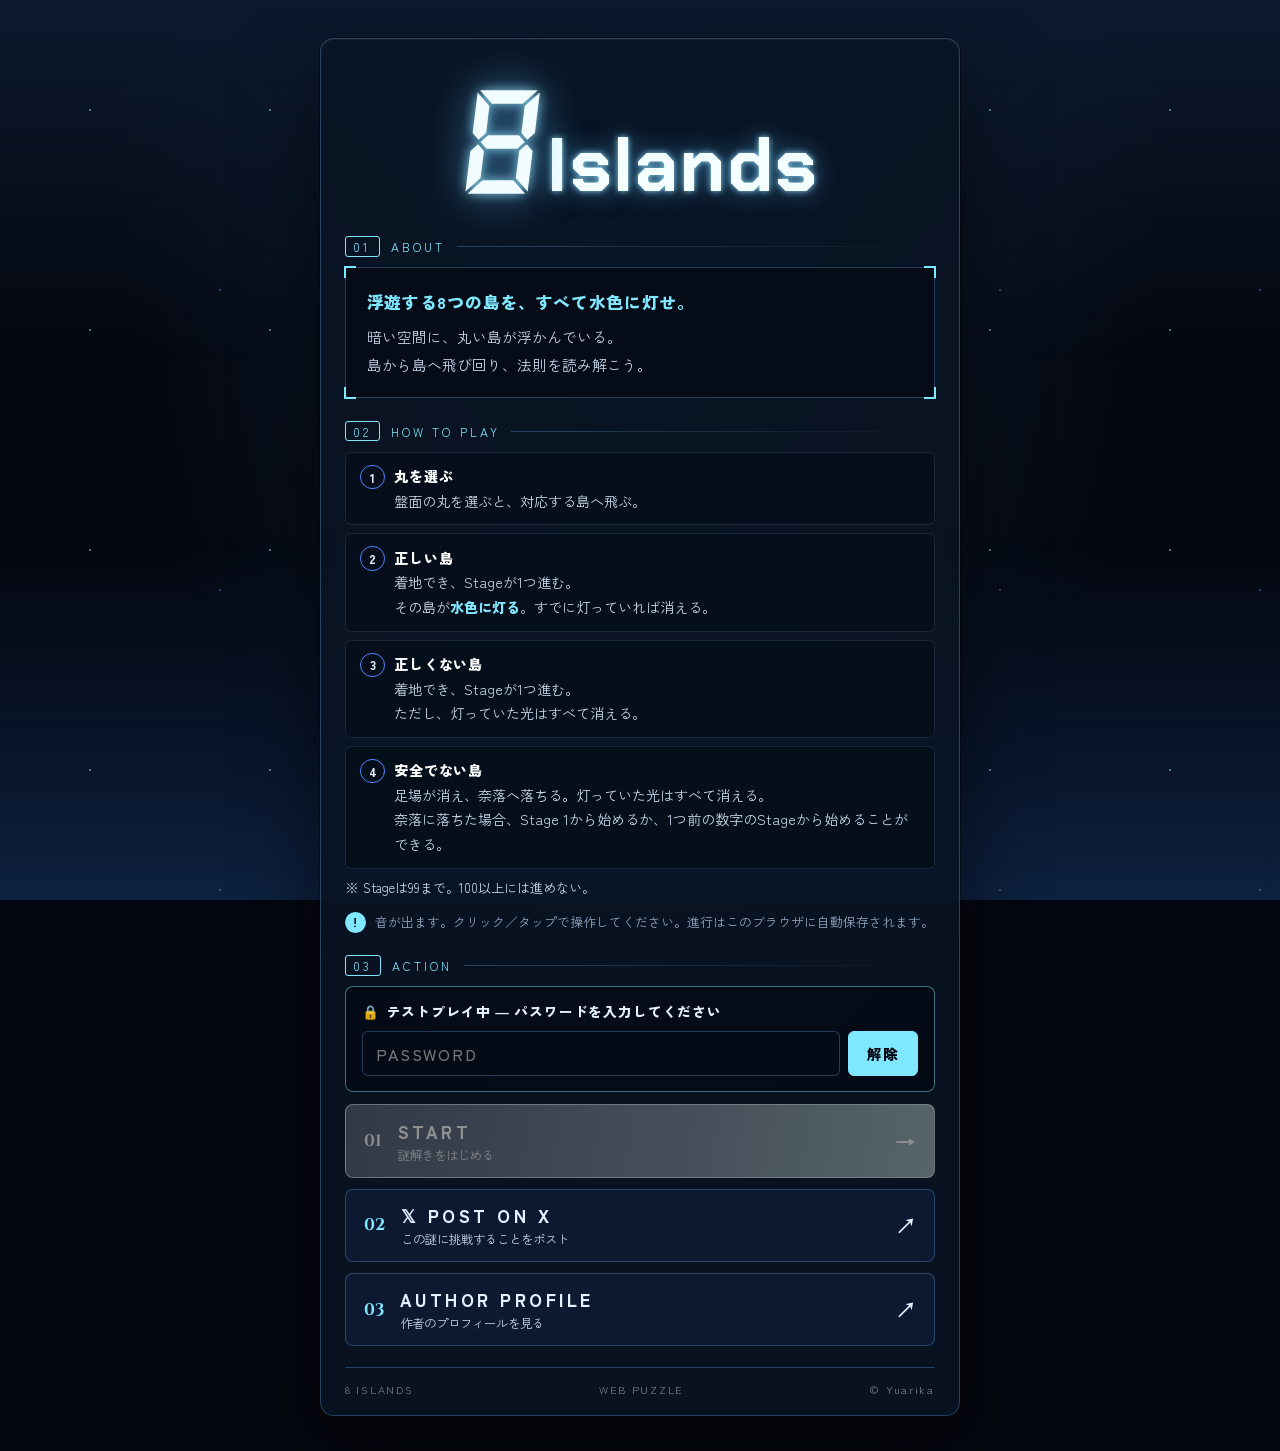
==== index.html @ 723e455a "Add files via upload" ====
<!DOCTYPE html>
<html lang="ja">
<head>
<meta charset="UTF-8">
<meta name="robots" content="noindex"><!-- テスト公開中は検索に出さない。本公開時は削除 -->
<meta name="viewport" content="width=device-width,initial-scale=1">
<meta name="theme-color" content="#04070f">
<title>8 Islands</title>
<meta name="description" content="浮遊する8つの島を、すべて水色に灯せ。WEB PUZZLE">
<meta property="og:title" content="8 Islands">
<meta property="og:description" content="浮遊する8つの島を、すべて水色に灯せ。WEB PUZZLE">
<meta property="og:image" content="https://yuarika.github.io/8-islands/img/thumbnail.png">
<meta property="og:url" content="https://yuarika.github.io/8-islands/">
<meta property="og:type" content="website">
<meta name="twitter:card" content="summary_large_image">
<meta name="twitter:title" content="8 Islands">
<meta name="twitter:description" content="WEB PUZZLE">
<meta name="twitter:image" content="https://yuarika.github.io/8-islands/img/thumbnail.png">
<link rel="icon" href="favicon.svg" type="image/svg+xml">
<link rel="preconnect" href="https://fonts.googleapis.com">
<link rel="preconnect" href="https://fonts.gstatic.com" crossorigin>
<link href="https://fonts.googleapis.com/css2?family=Chakra+Petch:wght@600;700&family=Cinzel:wght@500;700&family=Zen+Kaku+Gothic+New:wght@400;500;900&display=swap" rel="stylesheet">
<link rel="stylesheet" href="index.css">
<script src="gate.js"></script>
<script src="seg.js" defer></script>
</head>
<body class="intro-page">

<div class="intro-background" aria-hidden="true">
  <div class="bg-fog top"></div><div class="bg-fog bottom"></div>
  <div class="bg-dust"></div>
</div>

<main class="intro-card">

  <section class="intro-hero">
    <h1 class="logo" aria-label="8 Islands"><svg class="logo-8" data-seg8 aria-hidden="true"></svg><span class="logo-word">Islands</span></h1>
  </section>

  <section class="about-section">
    <div class="section-label"><span>01</span>ABOUT</div>
    <div class="about-box">
      <div class="about-corner tl"></div><div class="about-corner tr"></div>
      <div class="about-corner bl"></div><div class="about-corner br"></div>
      <p><strong>浮遊する8つの島を、すべて水色に灯せ。</strong></p>
      <p class="about-text">暗い空間に、丸い島が浮かんでいる。<br>島から島へ飛び回り、法則を読み解こう。</p>
    </div>
  </section>

  <section class="howto-section">
    <div class="section-label"><span>02</span>HOW TO PLAY</div>
    <ol class="howto-list">
      <li><b>丸を選ぶ</b>盤面の丸を選ぶと、対応する島へ飛ぶ。</li>
      <li><b>正しい島</b>着地でき、Stageが1つ進む。<br>その島が<em>水色に灯る</em>。すでに灯っていれば消える。</li>
      <li><b>正しくない島</b>着地でき、Stageが1つ進む。<br>ただし、灯っていた光はすべて消える。</li>
      <li><b>安全でない島</b>足場が消え、奈落へ落ちる。灯っていた光はすべて消える。<br>奈落に落ちた場合、Stage 1から始めるか、1つ前の数字のStageから始めることができる。</li>
    </ol>
    <p class="howto-note">※ Stageは99まで。100以上には進めない。</p>
    <div class="about-warning"><span class="warning-mark">!</span><span>音が出ます。クリック／タップで操作してください。進行はこのブラウザに自動保存されます。</span></div>
  </section>

  <section class="action-section">
    <div class="section-label"><span>03</span>ACTION</div>

    <form class="gate" id="gate" hidden autocomplete="off">
      <p class="gate-title"><span class="gate-mark" aria-hidden="true">🔒</span>テストプレイ中 ― パスワードを入力してください</p>
      <div class="gate-row">
        <input type="password" id="gate-input" placeholder="PASSWORD" aria-label="パスワード" autocomplete="off">
        <button type="submit">解除</button>
      </div>
      <p class="gate-msg" id="gate-msg" role="status" aria-live="polite"></p>
    </form>

    <a class="action-button action-start" href="game.html" id="start">
      <span class="action-number">01</span>
      <span class="action-main"><span class="action-title">START</span><span class="action-sub" id="start-sub">謎解きをはじめる</span></span>
      <span class="action-arrow">→</span>
    </a>

    <a class="action-button" id="post-on-x" href="#" target="_blank" rel="noopener noreferrer">
      <span class="action-number">02</span>
      <span class="action-main"><span class="action-title"><span class="x-symbol">𝕏</span> POST ON X</span><span class="action-sub">この謎に挑戦することをポスト</span></span>
      <span class="action-arrow">↗</span>
    </a>

    <a class="action-button" id="profile" href="#" target="_blank" rel="noopener noreferrer">
      <span class="action-number">03</span>
      <span class="action-main"><span class="action-title">AUTHOR PROFILE</span><span class="action-sub">作者のプロフィールを見る</span></span>
      <span class="action-arrow">↗</span>
    </a>
  </section>

  <footer class="intro-footer">
    <div>8 ISLANDS</div>
    <div>WEB PUZZLE</div>
    <div>© Yuarika</div>
  </footer>
</main>

<script>
/* ===== 設定(ここを書き換えるだけで投稿内容・リンクを変更できます) ===== */
const X_POST_URL  = "https://yuarika.github.io/8-islands/";
const X_POST_TEXT =
  "WEB謎『8 Islands』に挑戦します！\n\n" +
  X_POST_URL + "\n" +
  "#Web_8Islands #VRC_8_Islands #謎解き";
const PROFILE_URL = "https://yuarika.github.io/Yuarika_Profile/";

document.getElementById("post-on-x").href =
  "https://x.com/intent/post?text=" + encodeURIComponent(X_POST_TEXT);
document.getElementById("profile").href = PROFILE_URL;

/* パスワード制限(テスト公開用。gate.js の REQUIRE_PASSWORD で切り替え) */
const startBtn = document.getElementById("start");
function applyGate() {
  const locked = !Gate.ok();
  document.getElementById("gate").hidden = !locked;
  startBtn.classList.toggle("locked", locked);
  startBtn.setAttribute("aria-disabled", String(locked));
}
startBtn.addEventListener("click", e => {
  if (!Gate.ok()) { e.preventDefault(); document.getElementById("gate-input").focus(); }
});
document.getElementById("gate").addEventListener("submit", e => {
  e.preventDefault();
  const input = document.getElementById("gate-input"), msg = document.getElementById("gate-msg");
  if (Gate.check(input.value)) { msg.textContent = ""; applyGate(); startBtn.focus(); }
  else { msg.textContent = "パスワードが違います。"; input.select(); }
});
applyGate();

/* 進行中のデータがあれば「つづきから」と表示 */
try {
  const key = "eight-islands:web:v2:" + location.pathname.replace(/[^/]*$/, "");
  const s = JSON.parse(localStorage.getItem(key) || "null");
  if (s && s.cleared) document.getElementById("start-sub").textContent = "クリア済み ― 島をもう一度眺める";
  else if (s && !s.tutorial) document.getElementById("start-sub").textContent = "つづきから再開する";
} catch (e) {}
</script>
</body>
</html>
---- index.css ----
:root{--abyss:#04070f;--deep:#0a1424;--panel:rgba(10,20,36,.86);--line:rgba(120,190,255,.28);--blue:#4f86ff;--cyan:#7fe8ff;--pale:#e4f1ff;--muted:#8fa3bd}
*{box-sizing:border-box;margin:0}
body.intro-page{min-height:100vh;background:radial-gradient(ellipse at 50% -10%,#12233d 0%,var(--abyss) 60%);color:var(--pale);font-family:"Zen Kaku Gothic New","Hiragino Kaku Gothic ProN","Yu Gothic",sans-serif;padding:1.4rem .8rem 2.2rem;overflow-x:hidden}

/* ---- 背景: 柱とフォグ ---- */
.intro-background{position:fixed;inset:0;z-index:0;pointer-events:none;overflow:hidden}
.bg-fog{position:absolute;left:0;right:0;height:40vh}
.bg-fog.top{top:0;background:linear-gradient(#0d1a2e,transparent)}
.bg-fog.bottom{bottom:0;background:linear-gradient(transparent,#0a1830 70%,#0d2140)}
.bg-dust{position:absolute;inset:0;background-image:radial-gradient(circle,rgba(160,220,255,.5) 1px,transparent 1.5px),radial-gradient(circle,rgba(120,180,255,.35) 1px,transparent 1.5px);background-size:180px 220px,260px 300px;background-position:0 0,90px 140px;animation:dust 40s linear infinite}
@keyframes dust{to{background-position:0 -440px,90px -460px}}

/* ---- カード ---- */
.intro-card{position:relative;z-index:1;max-width:640px;margin:1rem auto 0;background:var(--panel);border:1px solid var(--line);border-radius:14px;padding:1.3rem 1.5rem 1.1rem;box-shadow:0 0 0 1px rgba(0,0,0,.4),0 30px 80px rgba(0,0,0,.55),inset 0 1px 0 rgba(255,255,255,.05);backdrop-filter:blur(6px)}
.intro-header{display:flex;justify-content:space-between;align-items:center;flex-wrap:wrap;gap:.5rem;font-size:.72rem;letter-spacing:.22em;color:var(--cyan)}
.eyebrow-line{display:inline-block;width:2rem;height:1px;background:var(--cyan);vertical-align:middle;margin:0 .6rem;opacity:.6}
.status{color:var(--muted)}
.status-dot{display:inline-block;width:.5rem;height:.5rem;border-radius:50%;background:var(--cyan);box-shadow:0 0 8px var(--cyan);margin-right:.5rem;animation:pulse 1.6s ease-in-out infinite alternate}
@keyframes pulse{to{opacity:.2}}

/* ---- ヒーロー ---- */
.intro-hero{text-align:center;padding:1.6rem 0 1rem}
.logo{display:flex;align-items:flex-end;justify-content:center;gap:.12em;font-weight:700;line-height:1;color:#f4feff}
.logo-8{height:clamp(4.6rem,19vw,7rem);width:auto;overflow:visible;filter:drop-shadow(0 0 6px rgba(150,230,255,.9)) drop-shadow(0 0 22px rgba(90,190,255,.55))}
.logo-8 .seg{fill:#f2fdff}
.logo-word{font-family:"Chakra Petch","Zen Kaku Gothic New",sans-serif;font-size:clamp(3rem,13vw,4.8rem);letter-spacing:.02em;margin-bottom:-.08em;text-shadow:0 0 6px rgba(150,230,255,.9),0 0 26px rgba(90,190,255,.55)}

/* ---- セクション ---- */
.section-label{font-size:.75rem;letter-spacing:.26em;color:var(--cyan);margin:1.4rem 0 .65rem;display:flex;align-items:center;gap:.7rem}
.section-label::after{content:"";flex:1;height:1px;background:linear-gradient(90deg,var(--line),transparent)}
.section-label span{border:1px solid var(--cyan);color:var(--cyan);padding:.05rem .45rem;border-radius:3px}
.about-box{position:relative;border:1px solid var(--line);padding:1.1rem 1.3rem;line-height:1.95;background:rgba(4,9,18,.55);border-radius:4px}
.about-box strong{color:var(--cyan);font-weight:900;font-size:1.05rem;letter-spacing:.04em}
.about-text{color:#c2d2e6;font-size:.92rem;margin-top:.25rem}
.about-corner{position:absolute;width:12px;height:12px;border:2px solid var(--cyan)}
.tl{top:-2px;left:-2px;border-right:0;border-bottom:0}.tr{top:-2px;right:-2px;border-left:0;border-bottom:0}
.bl{bottom:-2px;left:-2px;border-right:0;border-top:0}.br{bottom:-2px;right:-2px;border-left:0;border-top:0}

.howto-list{list-style:none;padding:0;display:grid;gap:.5rem;counter-reset:h}
.howto-list li{position:relative;padding:.7rem .9rem .7rem 3rem;background:rgba(4,9,18,.45);border:1px solid rgba(120,190,255,.14);border-radius:6px;font-size:.88rem;line-height:1.75;color:#c8d6e8;counter-increment:h}
.howto-list li::before{content:counter(h);position:absolute;left:.9rem;top:.75rem;width:1.4rem;height:1.4rem;display:grid;place-items:center;border-radius:50%;border:1px solid var(--blue);color:var(--pale);font-size:.75rem;font-weight:900}
.howto-list b{display:block;color:#fff;font-weight:900;letter-spacing:.06em}
.howto-list em{font-style:normal;color:var(--cyan);font-weight:900}
.about-warning{display:flex;gap:.6rem;align-items:flex-start;margin-top:.9rem;font-size:.8rem;color:var(--muted);line-height:1.6}
.warning-mark{display:grid;place-items:center;width:1.3rem;height:1.3rem;background:var(--cyan);color:var(--abyss);font-weight:900;border-radius:50%;flex:none;font-size:.8rem}

/* ---- アクション ---- */
.action-button{display:flex;align-items:center;gap:1rem;margin-bottom:.65rem;padding:.85rem 1.1rem;border:1px solid var(--line);border-radius:8px;color:var(--pale);text-decoration:none;background:rgba(79,134,255,.08);transition:transform .15s,background .15s,border-color .15s,box-shadow .15s}
.action-button:hover{transform:translateX(4px);background:rgba(79,134,255,.2);border-color:var(--cyan)}
.action-button:focus-visible{outline:2px solid var(--cyan);outline-offset:3px}
.action-start{background:linear-gradient(100deg,#2c5fd8,#3c8fe6 60%,#45b9e8);border-color:rgba(200,240,255,.7);box-shadow:0 0 30px rgba(79,160,255,.35)}
.action-start:hover{background:linear-gradient(100deg,#386ce4,#4a9df0 60%,#5ccaf2);box-shadow:0 0 40px rgba(127,232,255,.5)}
.action-number{font-family:"Cinzel",serif;font-weight:700;color:var(--cyan);font-size:1.05rem}
.action-start .action-number{color:#fff;opacity:.85}
.action-main{flex:1;display:flex;flex-direction:column;gap:.1rem}
.action-title{font-weight:900;letter-spacing:.2em;font-size:1.1rem}
.action-sub{font-size:.78rem;opacity:.85}
.action-arrow{font-size:1.3rem;font-weight:900}
.intro-footer{display:flex;justify-content:space-between;flex-wrap:wrap;gap:.4rem;margin-top:1.3rem;padding-top:.8rem;border-top:1px solid var(--line);font-size:.68rem;letter-spacing:.16em;color:rgba(228,241,255,.5)}
@media (prefers-reduced-motion:reduce){*{animation:none!important}}

/* ---- パスワード ---- */
.gate{margin-bottom:.8rem;padding:.9rem 1rem;border:1px solid rgba(127,232,255,.45);border-radius:8px;background:rgba(4,9,18,.6)}
.gate-title{font-size:.85rem;font-weight:900;letter-spacing:.06em;color:var(--pale);display:flex;gap:.5em;align-items:center}
.gate-row{display:flex;gap:.5rem;margin-top:.6rem}
.gate input{flex:1;min-width:0;font:500 1rem "Zen Kaku Gothic New",sans-serif;letter-spacing:.12em;padding:.6rem .8rem;border-radius:6px;border:1px solid var(--line);background:#050b16;color:var(--pale)}
.gate input:focus{outline:2px solid var(--cyan);outline-offset:1px}
.gate button{font:900 .9rem "Zen Kaku Gothic New",sans-serif;letter-spacing:.15em;padding:.6rem 1.1rem;border-radius:6px;border:1px solid var(--cyan);background:var(--cyan);color:var(--abyss);cursor:pointer}
.gate button:hover{background:#b8f4ff}
.gate-msg{min-height:1.2em;margin-top:.4rem;font-size:.8rem;color:#ffb4b4}
.gate-msg:empty{display:none}
.action-start.locked{filter:grayscale(.8) brightness(.6);box-shadow:none;cursor:not-allowed}
.action-start.locked:hover{transform:none}
.howto-note{margin-top:.6rem;font-size:.82rem;color:#c8d6e8}
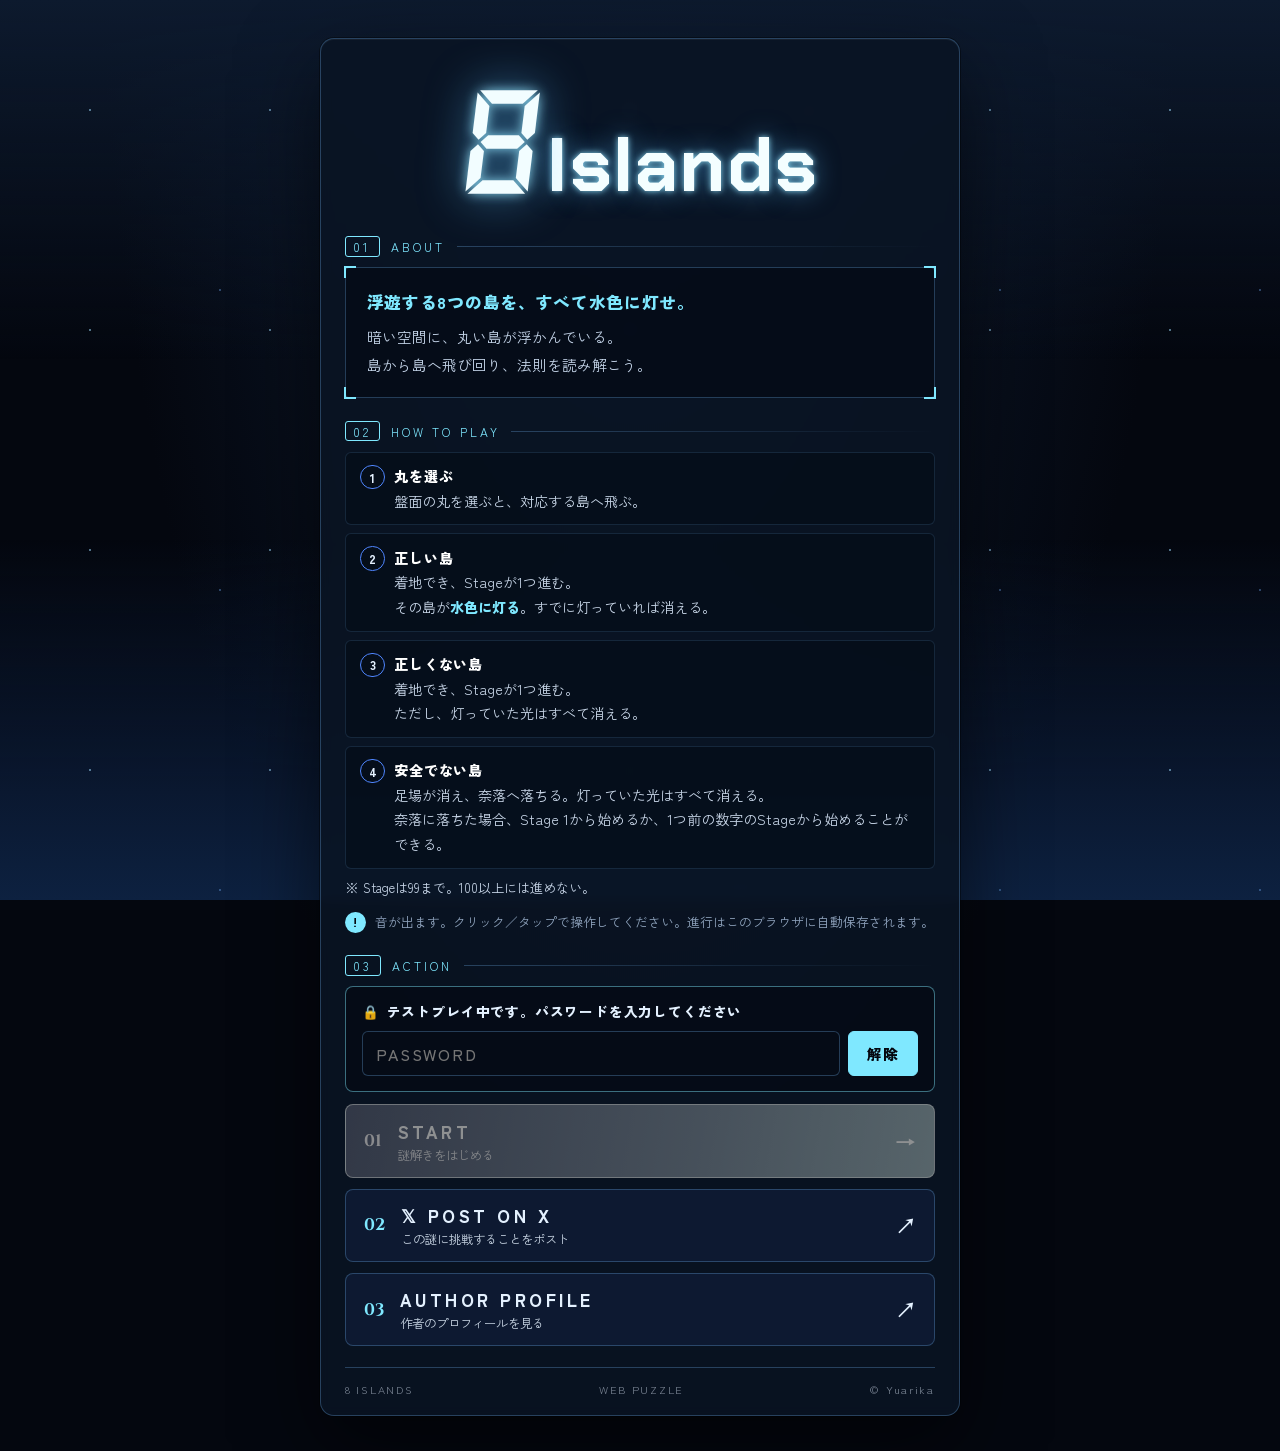
==== commit 41f74d46: "Add files via upload" ====
--- a/index.html
+++ b/index.html
@@ -9,19 +9,23 @@
 <meta name="description" content="浮遊する8つの島を、すべて水色に灯せ。WEB PUZZLE">
 <meta property="og:title" content="8 Islands">
 <meta property="og:description" content="浮遊する8つの島を、すべて水色に灯せ。WEB PUZZLE">
-<meta property="og:image" content="https://yuarika.github.io/8-islands/img/thumbnail.png">
+<meta property="og:image" content="https://yuarika.github.io/8-islands/img/thumbnail.png?v=2">
+<meta property="og:image:width" content="1200">
+<meta property="og:image:height" content="628">
+<meta property="og:image:alt" content="8 Islands">
 <meta property="og:url" content="https://yuarika.github.io/8-islands/">
 <meta property="og:type" content="website">
 <meta name="twitter:card" content="summary_large_image">
 <meta name="twitter:title" content="8 Islands">
 <meta name="twitter:description" content="WEB PUZZLE">
-<meta name="twitter:image" content="https://yuarika.github.io/8-islands/img/thumbnail.png">
+<meta name="twitter:image" content="https://yuarika.github.io/8-islands/img/thumbnail.png?v=2">
 <link rel="icon" href="favicon.svg" type="image/svg+xml">
 <link rel="preconnect" href="https://fonts.googleapis.com">
 <link rel="preconnect" href="https://fonts.gstatic.com" crossorigin>
 <link href="https://fonts.googleapis.com/css2?family=Chakra+Petch:wght@600;700&family=Cinzel:wght@500;700&family=Zen+Kaku+Gothic+New:wght@400;500;900&display=swap" rel="stylesheet">
 <link rel="stylesheet" href="index.css">
 <script src="gate.js"></script>
+<script src="config.js"></script>
 <script src="seg.js" defer></script>
 </head>
 <body class="intro-page">
@@ -63,7 +67,7 @@
     <div class="section-label"><span>03</span>ACTION</div>
 
     <form class="gate" id="gate" hidden autocomplete="off">
-      <p class="gate-title"><span class="gate-mark" aria-hidden="true">🔒</span>テストプレイ中 ― パスワードを入力してください</p>
+      <p class="gate-title"><span class="gate-mark" aria-hidden="true">🔒</span>テストプレイ中です。パスワードを入力してください</p>
       <div class="gate-row">
         <input type="password" id="gate-input" placeholder="PASSWORD" aria-label="パスワード" autocomplete="off">
         <button type="submit">解除</button>
@@ -98,17 +102,11 @@
 </main>
 
 <script>
-/* ===== 設定(ここを書き換えるだけで投稿内容・リンクを変更できます) ===== */
-const X_POST_URL  = "https://yuarika.github.io/8-islands/";
-const X_POST_TEXT =
-  "WEB謎『8 Islands』に挑戦します！\n\n" +
-  X_POST_URL + "\n" +
-  "#Web_8Islands #VRC_8_Islands #謎解き";
-const PROFILE_URL = "https://yuarika.github.io/Yuarika_Profile/";
-
-document.getElementById("post-on-x").href =
-  "https://x.com/intent/post?text=" + encodeURIComponent(X_POST_TEXT);
-document.getElementById("profile").href = PROFILE_URL;
+/* 投稿・リンクの設定は config.js にまとめています */
+const CFG = window.SITE_CONFIG;
+document.getElementById("post-on-x").href = "https://x.com/intent/post?text=" +
+  encodeURIComponent(CFG.CHALLENGE_TEXT + "\n\n" + CFG.PUZZLE_URL + "\n" + CFG.CHALLENGE_TAGS);
+document.getElementById("profile").href = CFG.PROFILE_URL;
 
 /* パスワード制限(テスト公開用。gate.js の REQUIRE_PASSWORD で切り替え) */
 const startBtn = document.getElementById("start");
@@ -133,7 +131,7 @@
 try {
   const key = "eight-islands:web:v2:" + location.pathname.replace(/[^/]*$/, "");
   const s = JSON.parse(localStorage.getItem(key) || "null");
-  if (s && s.cleared) document.getElementById("start-sub").textContent = "クリア済み ― 島をもう一度眺める";
+  if (s && s.cleared) document.getElementById("start-sub").textContent = "クリア済み";
   else if (s && !s.tutorial) document.getElementById("start-sub").textContent = "つづきから再開する";
 } catch (e) {}
 </script>
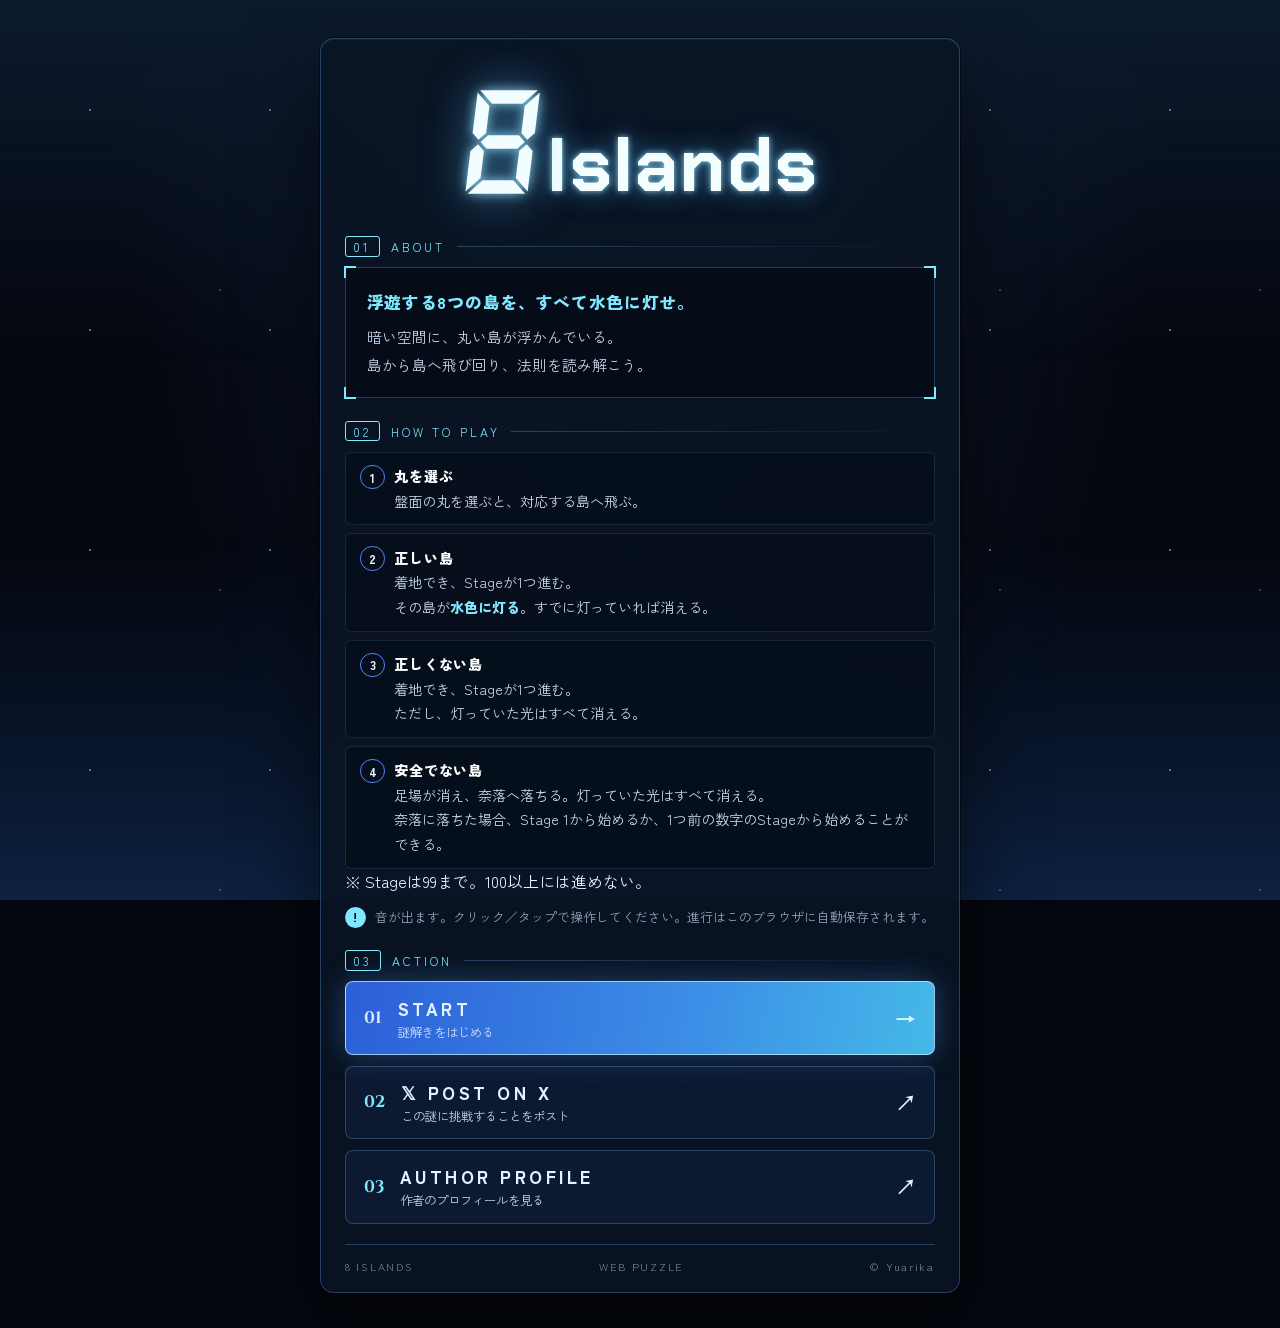
==== commit ca72603a: "Add files via upload" ====
--- a/index.html
+++ b/index.html
@@ -2,7 +2,6 @@
 <html lang="ja">
 <head>
 <meta charset="UTF-8">
-<meta name="robots" content="noindex"><!-- テスト公開中は検索に出さない。本公開時は削除 -->
 <meta name="viewport" content="width=device-width,initial-scale=1">
 <meta name="theme-color" content="#04070f">
 <title>8 Islands</title>
@@ -23,10 +22,9 @@
 <link rel="preconnect" href="https://fonts.googleapis.com">
 <link rel="preconnect" href="https://fonts.gstatic.com" crossorigin>
 <link href="https://fonts.googleapis.com/css2?family=Chakra+Petch:wght@600;700&family=Cinzel:wght@500;700&family=Zen+Kaku+Gothic+New:wght@400;500;900&display=swap" rel="stylesheet">
-<link rel="stylesheet" href="index.css">
-<script src="gate.js"></script>
-<script src="config.js"></script>
-<script src="seg.js" defer></script>
+<link rel="stylesheet" href="index.css?v=20261122e">
+<script src="config.js?v=20261122e"></script>
+<script src="seg.js?v=20261122e" defer></script>
 </head>
 <body class="intro-page">
 
@@ -66,14 +64,6 @@
   <section class="action-section">
     <div class="section-label"><span>03</span>ACTION</div>
 
-    <form class="gate" id="gate" hidden autocomplete="off">
-      <p class="gate-title"><span class="gate-mark" aria-hidden="true">🔒</span>テストプレイ中です。パスワードを入力してください</p>
-      <div class="gate-row">
-        <input type="password" id="gate-input" placeholder="PASSWORD" aria-label="パスワード" autocomplete="off">
-        <button type="submit">解除</button>
-      </div>
-      <p class="gate-msg" id="gate-msg" role="status" aria-live="polite"></p>
-    </form>
 
     <a class="action-button action-start" href="game.html" id="start">
       <span class="action-number">01</span>
@@ -103,29 +93,15 @@
 
 <script>
 /* 投稿・リンクの設定は config.js にまとめています */
-const CFG = window.SITE_CONFIG;
+const CFG = Object.assign({
+  ANNOUNCEMENT_POST_URL: "", PUZZLE_URL: "https://yuarika.github.io/8-islands/",
+  CHALLENGE_TEXT: "WEB謎『8 Islands』に挑戦します！", CHALLENGE_TAGS: "#Web_8_Islands #謎解き",
+  CLEAR_TEXT: "Web謎「8 Islands」をクリアしました！", CLEAR_TAGS: "#Web_8_Islands",
+  PROFILE_URL: "https://yuarika.github.io/Yuarika_Profile/"
+}, window.SITE_CONFIG || {});
 document.getElementById("post-on-x").href = "https://x.com/intent/post?text=" +
   encodeURIComponent(CFG.CHALLENGE_TEXT + "\n\n" + CFG.PUZZLE_URL + "\n" + CFG.CHALLENGE_TAGS);
 document.getElementById("profile").href = CFG.PROFILE_URL;
-
-/* パスワード制限(テスト公開用。gate.js の REQUIRE_PASSWORD で切り替え) */
-const startBtn = document.getElementById("start");
-function applyGate() {
-  const locked = !Gate.ok();
-  document.getElementById("gate").hidden = !locked;
-  startBtn.classList.toggle("locked", locked);
-  startBtn.setAttribute("aria-disabled", String(locked));
-}
-startBtn.addEventListener("click", e => {
-  if (!Gate.ok()) { e.preventDefault(); document.getElementById("gate-input").focus(); }
-});
-document.getElementById("gate").addEventListener("submit", e => {
-  e.preventDefault();
-  const input = document.getElementById("gate-input"), msg = document.getElementById("gate-msg");
-  if (Gate.check(input.value)) { msg.textContent = ""; applyGate(); startBtn.focus(); }
-  else { msg.textContent = "パスワードが違います。"; input.select(); }
-});
-applyGate();
 
 /* 進行中のデータがあれば「つづきから」と表示 */
 try {
--- a/index.css
+++ b/index.css
@@ -58,17 +58,3 @@
 .action-arrow{font-size:1.3rem;font-weight:900}
 .intro-footer{display:flex;justify-content:space-between;flex-wrap:wrap;gap:.4rem;margin-top:1.3rem;padding-top:.8rem;border-top:1px solid var(--line);font-size:.68rem;letter-spacing:.16em;color:rgba(228,241,255,.5)}
 @media (prefers-reduced-motion:reduce){*{animation:none!important}}
-
-/* ---- パスワード ---- */
-.gate{margin-bottom:.8rem;padding:.9rem 1rem;border:1px solid rgba(127,232,255,.45);border-radius:8px;background:rgba(4,9,18,.6)}
-.gate-title{font-size:.85rem;font-weight:900;letter-spacing:.06em;color:var(--pale);display:flex;gap:.5em;align-items:center}
-.gate-row{display:flex;gap:.5rem;margin-top:.6rem}
-.gate input{flex:1;min-width:0;font:500 1rem "Zen Kaku Gothic New",sans-serif;letter-spacing:.12em;padding:.6rem .8rem;border-radius:6px;border:1px solid var(--line);background:#050b16;color:var(--pale)}
-.gate input:focus{outline:2px solid var(--cyan);outline-offset:1px}
-.gate button{font:900 .9rem "Zen Kaku Gothic New",sans-serif;letter-spacing:.15em;padding:.6rem 1.1rem;border-radius:6px;border:1px solid var(--cyan);background:var(--cyan);color:var(--abyss);cursor:pointer}
-.gate button:hover{background:#b8f4ff}
-.gate-msg{min-height:1.2em;margin-top:.4rem;font-size:.8rem;color:#ffb4b4}
-.gate-msg:empty{display:none}
-.action-start.locked{filter:grayscale(.8) brightness(.6);box-shadow:none;cursor:not-allowed}
-.action-start.locked:hover{transform:none}
-.howto-note{margin-top:.6rem;font-size:.82rem;color:#c8d6e8}
